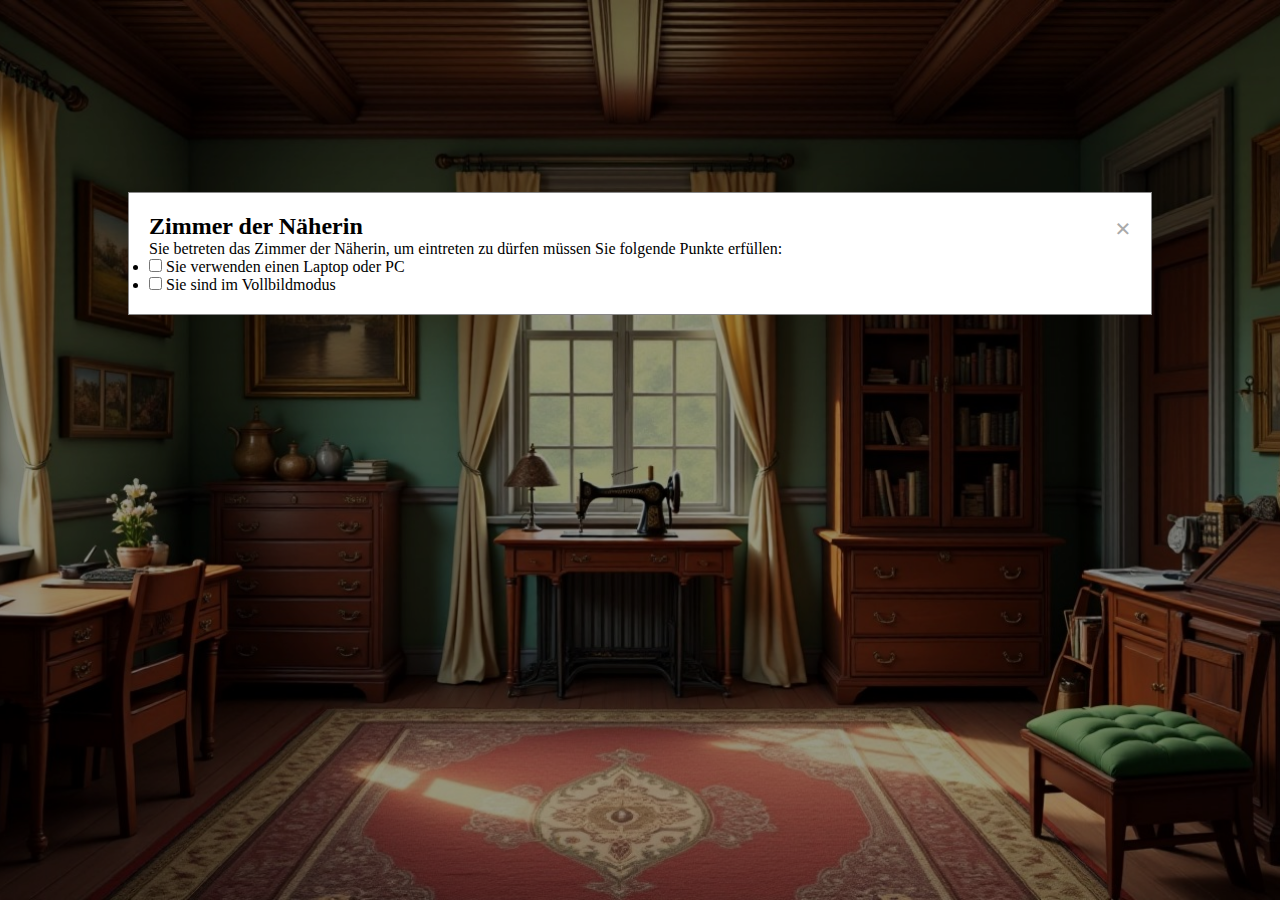
==== index.html @ 4274898a "Add files via upload" ====
<!DOCTYPE html>
<html lang="de">
<head>
    <meta charset="UTF-8">
    <meta name="viewport" content="width=device-width, initial-scale=1.0">
    <title>Sewing Room</title>
    <!--<link rel="stylesheet" href="Raum.css">-->
</head>
<style>
    body { 
  background-image:url(images/Hintergrund.jpg); /* Pfad zu deinem Bild */ 
  background-size: cover; /* Bild über die gesamte Fläche */
  background-repeat: no-repeat; /* Bild nicht wiederholen */
  background-position: center; /* Bild zentrieren */
  width: 100vw; /* Breite 100% der Viewport-Breite */
  height: 100vh; /* Höhe 100% der Viewport-Höhe */
  display: flex;
}
/*
html, body {
    height: 100%;
    margin: 0;
    padding: 0; 
}*/
* {
  margin: 0;
  padding: 0;
  box-sizing: border-box;
}



        /* Stil für das Modal */
        .modal {
          display: none; /* Versteckt das Modal standardmäßig */
          position: fixed; /* Bleibt an der gleichen Stelle */
          z-index: 1; /* Über anderen Inhalten */
          left: 0;
          top: 0;
          width: 100%; /* Volle Breite */
          height: 100%; /* Volle Höhe */
          overflow: auto; /* Scrollen, falls nötig */
          background-color: rgb(0,0,0); /* Fallback-Farbe */
          background-color: rgba(0,0,0,0.4); /* Schwarz mit Transparenz */
      }
      .modal-content {
          background-color: #fefefe;
          margin: 15% auto; /* 15% vom oberen Rand und zentriert */
          padding: 20px;
          border: 1px solid #888;
          width: 80%; /* Breite des Modals */
      }
      .close {
          color: #aaa;
          float: right;
          font-size: 28px;
          font-weight: bold;
      }
      .close:hover,
      .close:focus {
          color: black;
          text-decoration: none;
          cursor: pointer;
      }




      
/* Stil für den linken Container */
.left {
  background-color: transparent;
  margin: 0; /* Kein Margin */
  padding: 20px;
  flex: 1; /* Nimmt gleich viel Platz ein */
  display: flex;
  flex-direction: column;
  align-items: center;
}

/* Stil für den mittleren Container */
.middle {
  background-color: transparent;
  margin: 0; /* Kein Margin */
  padding: 20px;
  flex: 1; /* Nimmt gleich viel Platz ein */
  display: flex;
  flex-direction: column;
  align-items: center;
}

/* Stil für den rechten Container */
.right {
  background-color:transparent;
  margin: 0; /* Kein Margin */
  padding: 20px;
  flex: 1; /* Nimmt gleich viel Platz ein */
  display: flex;
  flex-direction: column;
  align-items: center;
}




.sewingmachine {
    position: absolute;
    top: 55%;
    left: 50%;
    transform: translate(-50%, -50%);
    height: 60px; /*Sparkle size*/
    width: 50px; /*Sparkle size*/
    mask: radial-gradient(#0000 71%, #000 72%) 10000% 10000%/99.5% 99.5%;
    border-radius: 50%;
    background-color:#FFFACD;
    opacity: 0; /* Initial opacity is 0, so the circle is not visible */
    transition: opacity 0.3s, width 0.3s, height 0.3s; /* Add transition effects */
    cursor: pointer; /* Change cursor to a pointer on hover */
  }
  
  .sewingmachine:hover {
    opacity: 0.9; /* Make the circle visible on hover */
  }
  
  .sewingmachine:active {
    height: 30px; /* Make the circle smaller on click */
    width: 25px;
    mask: radial-gradient(#0000 71%, #000 72%) 10000% 10000%/99.5% 99.5%;
  }


  .picture1 {
    position: absolute;
    top: 32%;
    left: 31%;
    transform: translate(-50%, -50%);
    height: 60px; /*Sparkle size*/
    width: 50px; /*Sparkle size*/
    mask: radial-gradient(#0000 71%, #000 72%) 10000% 10000%/99.5% 99.5%;
    border-radius: 50%;
    background-color:#FFFACD;
    opacity: 0; /* Initial opacity is 0, so the circle is not visible */
    transition: opacity 0.3s, width 0.3s, height 0.3s; /* Add transition effects */
    cursor: pointer; /* Change cursor to a pointer on hover */
  }
  
  .picture1:hover {
    opacity: 0.9; /* Make the circle visible on hover */
  }
  
  .picture1:active {
    height: 30px; /* Make the circle smaller on click */
    width: 25px;
    mask: radial-gradient(#0000 71%, #000 72%) 10000% 10000%/99.5% 99.5%;
  }


  .picture2 {
    position: absolute;
    top: 29%;
    left: 18%;
    transform: translate(-50%, -50%);
    height: 60px; /*Sparkle size*/
    width: 50px; /*Sparkle size*/
    mask: radial-gradient(#0000 71%, #000 72%) 10000% 10000%/99.5% 99.5%;
    border-radius: 50%;
    background-color:#FFFACD;
    opacity: 0; /* Initial opacity is 0, so the circle is not visible */
    transition: opacity 0.3s, width 0.3s, height 0.3s; /* Add transition effects */
    cursor: pointer; /* Change cursor to a pointer on hover */
  }
  
  .picture2:hover {
    opacity: 0.9; /* Make the circle visible on hover */
  }
  
  .picture2:active {
    height: 30px; /* Make the circle smaller on click */
    width: 25px;
    mask: radial-gradient(#0000 71%, #000 72%) 10000% 10000%/99.5% 99.5%;
  }

  .rug {
    position: absolute;
    top: 90%;
    left: 50%;
    transform: translate(-50%, -50%);
    height: 60px; /*Sparkle size*/
    width: 50px; /*Sparkle size*/
    mask: radial-gradient(#0000 71%, #000 72%) 10000% 10000%/99.5% 99.5%;
    border-radius: 50%;
    background-color:#FFFACD;
    opacity:0; /* Initial opacity is 0, so the circle is not visible */
    transition: opacity 0.3s, width 0.3s, height 0.3s; /* Add transition effects */
    cursor: pointer; /* Change cursor to a pointer on hover */
  }
  
  .rug:hover {
    opacity: 0.9; /* Make the circle visible on hover */
  }
  
  .rug:active {
    height: 30px; /* Make the circle smaller on click */
    width: 25px;
    mask: radial-gradient(#0000 71%, #000 72%) 10000% 10000%/99.5% 99.5%;
  }

  .door {
    position: absolute;
    top: 47%;
    left: 83%;
    transform: translate(-50%, -50%);
    height: 60px; /*Sparkle size*/
    width: 50px; /*Sparkle size*/
    mask: radial-gradient(#0000 71%, #000 72%) 10000% 10000%/99.5% 99.5%;
    border-radius: 50%;
    background-color:#FFFACD;
    opacity: 0; /* Initial opacity is 0, so the circle is not visible */
    transition: opacity 0.3s, width 0.3s, height 0.3s; /* Add transition effects */
    cursor: pointer; /* Change cursor to a pointer on hover */
  }
  
  .door:hover {
    opacity: 0.9; /* Make the circle visible on hover */
  }
  
  .door:active {
    height: 30px; /* Make the circle smaller on click */
    width: 25px;
    mask: radial-gradient(#0000 71%, #000 72%) 10000% 10000%/99.5% 99.5%;
  }
          /* Modal Styles */
          .modal {
            display: none; /* Hidden by default */
            position: fixed;
            z-index: 1; /* Sit on top */
            left: 0;
            top: 0;
            width: 100%; /* Full width */
            height: 100%; /* Full height */
            overflow: auto; /* Enable scroll if needed */
            background-color: rgba(0, 0, 0, 0.4); /* Black w/ opacity */
        }

        .modal-content {
            background-color: white;
            margin: 15% auto; /* 15% from the top and centered */
            padding: 20px;
            border: 1px solid #888;
            width: 80%; /* Could be more or less, depending on screen size */
        }

        .close {
            color: #aaa;
            float: right;
            font-size: 28px;
            font-weight: bold;
        }

        .close:hover,
        .close:focus {
            color: black;
            text-decoration: none;
            cursor: pointer;
        }
</style>
<body>
    <div class="left">
        <div class="picture1" onclick="openModal('Platzhalter 1', 'Text oder anderer Bums für Bild 1')"></div>
        <div class="picture2" onclick="openModal('Platzhalter 2', 'Text oder anderer Bums für Bild 2')"></div>
    </div>
    <div class="middle">
        <div class="sewingmachine" onclick="openModal('Nähmaschine')"></div>
        <div class="rug" onclick="openModal('Teppich - Wie alles begann', 'Vor der Nähmaschine war das Nähen eine mühsame und zeitraubende Arbeit. Können Sie sich vorstellen, wie Menschen vor Tausenden von Jahren mit einfachen Nadeln aus Knochen oder Elfenbein Leder zu Kleidung zusammennähten? Bereits vor über 21.000 Jahren begannen unsere Vorfahren, aus Tierhäuten Schutzkleidung zu fertigen. Im Mittelalter war es vor allem den Frauen vorbehalten, für die Reichen Kleider zu schneidern. Doch dann, 1830, kam die bahnbrechende Erfindung: die Nähmaschine von Barthélémy Timonnier. Plötzlich konnte man sechs Mal schneller nähen als von Hand! Haben Sie sich schon einmal gefragt, wie viel einfacher es heute ist, mit einer Nähmaschine kreativ zu werden? Das Nähen hat sich von einem arbeitsintensiven Handwerk zu einem faszinierenden Hobby entwickelt, das immer mehr Menschen begeistert.')"></div>
    </div>
    <div class="right">
        <div class="door" onclick="openModal('Tür')"></div>
    </div>
    
    <!-- Modal -->
    <div id="myModal" class="modal">
        <div class="modal-content">
            <span class="close" onclick="closeModal()">&times;</span>
            <h2 id="modalTitle">Zimmer der Näherin</h2>
            <p id="modalText">Sie betreten das Zimmer der Näherin, um eintreten zu dürfen müssen Sie folgende Punkte erfüllen:</p>
            <ul id="checklist">
                <li><input type="checkbox" onchange="checkChecklist()"> Sie verwenden einen Laptop oder PC</li>
                <li><input type="checkbox" onchange="checkChecklist()"> Sie sind im Vollbildmodus</li>
            </ul>
            <div id="stepsContainer" style="display: none;">
                <h3>Schritte zur Verwendung der Nähmaschine:</h3>
                <ol id="stepsList"></ol>
            </div>
        </div>
        <div id="exitContainer" style="display: none;">
            <p>Sie wollen das Zimmer der Näherin verlassen?</p>
            <button onclick="leaveRoom()">Raum verlassen</button>
        </div>
    </div>
        </div>
    </div>

    <script>
        // Get the modal
        var modal = document.getElementById("myModal");

        // Function to open the modal
        function openModal(title, content = '') {
            document.getElementById("modalTitle").innerText = title;

            // Check if the modal is for the sewing machine
            if (title === 'Nähmaschine') {
                document.getElementById("modalText").innerText = 'Wenn Sie eine Nähmaschiene verwenden wollen, müssen Sie folgende Schritte beachten:';
                document.getElementById("checklist").style.display = "none"; // Checkliste ausblenden
                document.getElementById("stepsContainer").style.display = "block"; // Schritte anzeigen
                populateSteps();
            }
             else if (title === 'Tür') {
                document.getElementById("modalText").innerText = '';
                document.getElementById("checklist").style.display = "none";
                document.getElementById("stepsContainer").style.display = "none";
                document.getElementById("exitContainer").style.display = "block";

            }
             else if (title ==='Zimmer der Näherin'){
                document.getElementById("modalText").innerText = 'Sie betreten das Zimmer der Näherin, um eintreten zu dürfen müssen Sie folgende Punkte erfüllen:';
                document.getElementById("checklist").style.display = "block"; // Checkliste anzeigen
                document.getElementById("stepsContainer").style.display = "none"; // Schritte ausblenden
            }
        else {
                // For rug, picture1, and picture2
                document.getElementById("modalText").innerText = content;
                document.getElementById("checklist").style.display = "none";
                document.getElementById("stepsContainer").style.display = "none";
                document.getElementById("exitContainer").style.display = "none";
            }

            modal.style.display = "block";
        }

        // Function to populate the steps for the sewing machine
        function populateSteps() {
            const stepsList = document.getElementById("stepsList");
            stepsList.innerHTML = ''; // Clear previous steps

            const steps = [
                "Schritt: Überprüfen Sie, ob die Nähmaschine richtig eingerichtet ist.",
                "Schritt: Wählen Sie den richtigen N ähfaden und die passende Nadel für Ihr Projekt.",
                "Schritt: Fädeln Sie die Nähmaschine gemäß der Anleitung ein.",
                "Schritt: Stellen Sie die Stichlänge und -breite ein.",
                "Schritt: Legen Sie den Stoff unter den Nähfuß.",
                "Schritt: Starten Sie die Nähmaschine und führen Sie den Stoff gleichmäßig.",
                "Schritt: Beenden Sie den Stich und sichern Sie die Naht."
            ];

            steps.forEach(step => {
                const li = document.createElement("li");
                li.innerText = step;
                stepsList.appendChild(li);
            });
        }

        function leaveRoom() {
            window.location.href = '#';
        }
        // Function to close the modal
        function closeModal() {
            modal.style.display = "none";
        }

        // Function to check if all checklist items are checked
        function checkChecklist() {
            const checkboxes = document.querySelectorAll('#checklist input[type="checkbox"]');
            const allChecked = Array.from(checkboxes).every(checkbox => checkbox.checked);
            if (allChecked) {
                closeModal();
            }
        }

        // Open the modal when the page loads
        window.onload = function() {
            openModal('Zimmer der Näherin');
        }

        // When the user clicks anywhere outside of the modal, close it
        window.onclick = function(event) {
            if (event.target == modal) {
                closeModal();
            }
        }
    </script>

</body>
</html>
---- Raum.css ----
/* Body-Stil */
body { 
  background-image:url(images/Hintergrund.jpg); /* Pfad zu deinem Bild */ 
  background-size: cover; /* Bild über die gesamte Fläche */
  background-repeat: no-repeat; /* Bild nicht wiederholen */
  background-position: center; /* Bild zentrieren */
  width: 100vw; /* Breite 100% der Viewport-Breite */
  height: 100vh; /* Höhe 100% der Viewport-Höhe */
  display: flex;
}
/*
html, body {
    height: 100%;
    margin: 0;
    padding: 0; 
}*/
* {
  margin: 0;
  padding: 0;
  box-sizing: border-box;
}



        /* Stil für das Modal */
        .modal {
          display: none; /* Versteckt das Modal standardmäßig */
          position: fixed; /* Bleibt an der gleichen Stelle */
          z-index: 1; /* Über anderen Inhalten */
          left: 0;
          top: 0;
          width: 100%; /* Volle Breite */
          height: 100%; /* Volle Höhe */
          overflow: auto; /* Scrollen, falls nötig */
          background-color: rgb(0,0,0); /* Fallback-Farbe */
          background-color: rgba(0,0,0,0.4); /* Schwarz mit Transparenz */
      }
      .modal-content {
          background-color: #fefefe;
          margin: 15% auto; /* 15% vom oberen Rand und zentriert */
          padding: 20px;
          border: 1px solid #888;
          width: 80%; /* Breite des Modals */
      }
      .close {
          color: #aaa;
          float: right;
          font-size: 28px;
          font-weight: bold;
      }
      .close:hover,
      .close:focus {
          color: black;
          text-decoration: none;
          cursor: pointer;
      }




      
/* Stil für den linken Container */
.left {
  background-color: transparent;
  margin: 0; /* Kein Margin */
  padding: 20px;
  flex: 1; /* Nimmt gleich viel Platz ein */
  display: flex;
  flex-direction: column;
  align-items: center;
}

/* Stil für den mittleren Container */
.middle {
  background-color: transparent;
  margin: 0; /* Kein Margin */
  padding: 20px;
  flex: 1; /* Nimmt gleich viel Platz ein */
  display: flex;
  flex-direction: column;
  align-items: center;
}

/* Stil für den rechten Container */
.right {
  background-color:transparent;
  margin: 0; /* Kein Margin */
  padding: 20px;
  flex: 1; /* Nimmt gleich viel Platz ein */
  display: flex;
  flex-direction: column;
  align-items: center;
}




.sewingmachine {
    position: absolute;
    top: 55%;
    left: 50%;
    transform: translate(-50%, -50%);
    height: 60px; /*Sparkle size*/
    width: 50px; /*Sparkle size*/
    mask: radial-gradient(#0000 71%, #000 72%) 10000% 10000%/99.5% 99.5%;
    border-radius: 50%;
    background-color:#FFFACD;
    opacity: 0; /* Initial opacity is 0, so the circle is not visible */
    transition: opacity 0.3s, width 0.3s, height 0.3s; /* Add transition effects */
    cursor: pointer; /* Change cursor to a pointer on hover */
  }
  
  .sewingmachine:hover {
    opacity: 0.9; /* Make the circle visible on hover */
  }
  
  .sewingmachine:active {
    height: 30px; /* Make the circle smaller on click */
    width: 25px;
    mask: radial-gradient(#0000 71%, #000 72%) 10000% 10000%/99.5% 99.5%;
  }


  .picture1 {
    position: absolute;
    top: 32%;
    left: 31%;
    transform: translate(-50%, -50%);
    height: 60px; /*Sparkle size*/
    width: 50px; /*Sparkle size*/
    mask: radial-gradient(#0000 71%, #000 72%) 10000% 10000%/99.5% 99.5%;
    border-radius: 50%;
    background-color:#FFFACD;
    opacity: 0; /* Initial opacity is 0, so the circle is not visible */
    transition: opacity 0.3s, width 0.3s, height 0.3s; /* Add transition effects */
    cursor: pointer; /* Change cursor to a pointer on hover */
  }
  
  .picture1:hover {
    opacity: 0.9; /* Make the circle visible on hover */
  }
  
  .picture1:active {
    height: 30px; /* Make the circle smaller on click */
    width: 25px;
    mask: radial-gradient(#0000 71%, #000 72%) 10000% 10000%/99.5% 99.5%;
  }


  .picture2 {
    position: absolute;
    top: 29%;
    left: 18%;
    transform: translate(-50%, -50%);
    height: 60px; /*Sparkle size*/
    width: 50px; /*Sparkle size*/
    mask: radial-gradient(#0000 71%, #000 72%) 10000% 10000%/99.5% 99.5%;
    border-radius: 50%;
    background-color:#FFFACD;
    opacity: 0; /* Initial opacity is 0, so the circle is not visible */
    transition: opacity 0.3s, width 0.3s, height 0.3s; /* Add transition effects */
    cursor: pointer; /* Change cursor to a pointer on hover */
  }
  
  .picture2:hover {
    opacity: 0.9; /* Make the circle visible on hover */
  }
  
  .picture2:active {
    height: 30px; /* Make the circle smaller on click */
    width: 25px;
    mask: radial-gradient(#0000 71%, #000 72%) 10000% 10000%/99.5% 99.5%;
  }

  .rug {
    position: absolute;
    top: 90%;
    left: 50%;
    transform: translate(-50%, -50%);
    height: 60px; /*Sparkle size*/
    width: 50px; /*Sparkle size*/
    mask: radial-gradient(#0000 71%, #000 72%) 10000% 10000%/99.5% 99.5%;
    border-radius: 50%;
    background-color:#FFFACD;
    opacity:0; /* Initial opacity is 0, so the circle is not visible */
    transition: opacity 0.3s, width 0.3s, height 0.3s; /* Add transition effects */
    cursor: pointer; /* Change cursor to a pointer on hover */
  }
  
  .rug:hover {
    opacity: 0.9; /* Make the circle visible on hover */
  }
  
  .rug:active {
    height: 30px; /* Make the circle smaller on click */
    width: 25px;
    mask: radial-gradient(#0000 71%, #000 72%) 10000% 10000%/99.5% 99.5%;
  }

  .door {
    position: absolute;
    top: 47%;
    left: 83%;
    transform: translate(-50%, -50%);
    height: 60px; /*Sparkle size*/
    width: 50px; /*Sparkle size*/
    mask: radial-gradient(#0000 71%, #000 72%) 10000% 10000%/99.5% 99.5%;
    border-radius: 50%;
    background-color:#FFFACD;
    opacity: 0; /* Initial opacity is 0, so the circle is not visible */
    transition: opacity 0.3s, width 0.3s, height 0.3s; /* Add transition effects */
    cursor: pointer; /* Change cursor to a pointer on hover */
  }
  
  .door:hover {
    opacity: 0.9; /* Make the circle visible on hover */
  }
  
  .door:active {
    height: 30px; /* Make the circle smaller on click */
    width: 25px;
    mask: radial-gradient(#0000 71%, #000 72%) 10000% 10000%/99.5% 99.5%;
  }
          /* Modal Styles */
          .modal {
            display: none; /* Hidden by default */
            position: fixed;
            z-index: 1; /* Sit on top */
            left: 0;
            top: 0;
            width: 100%; /* Full width */
            height: 100%; /* Full height */
            overflow: auto; /* Enable scroll if needed */
            background-color: rgba(0, 0, 0, 0.4); /* Black w/ opacity */
        }

        .modal-content {
            background-color: white;
            margin: 15% auto; /* 15% from the top and centered */
            padding: 20px;
            border: 1px solid #888;
            width: 80%; /* Could be more or less, depending on screen size */
        }

        .close {
            color: #aaa;
            float: right;
            font-size: 28px;
            font-weight: bold;
        }

        .close:hover,
        .close:focus {
            color: black;
            text-decoration: none;
            cursor: pointer;
        }
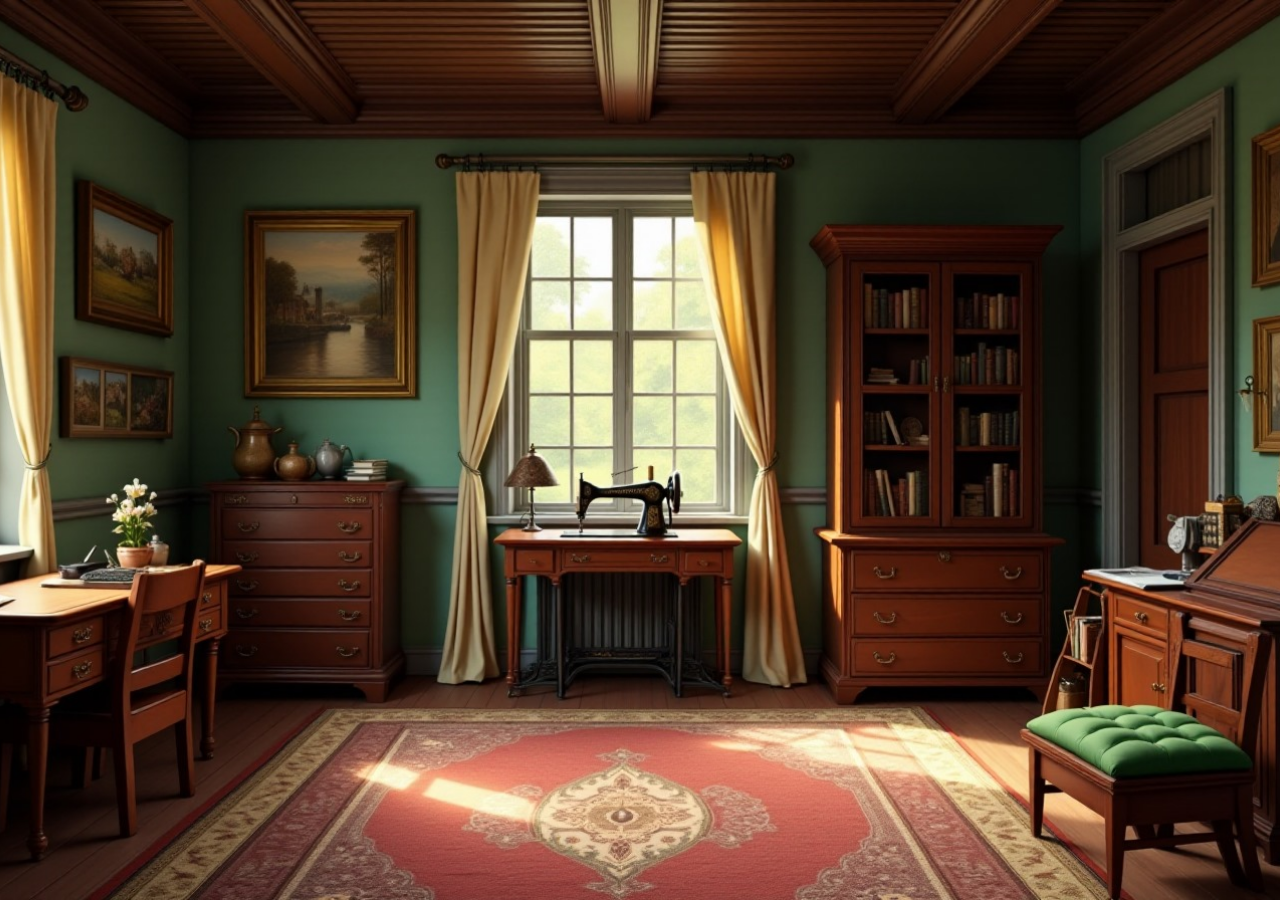
==== commit dc46b047: "Update index.html" ====
--- a/index.html
+++ b/index.html
@@ -4,265 +4,62 @@
     <meta charset="UTF-8">
     <meta name="viewport" content="width=device-width, initial-scale=1.0">
     <title>Sewing Room</title>
-    <!--<link rel="stylesheet" href="Raum.css">-->
 </head>
 <style>
     body { 
-  background-image:url(images/Hintergrund.jpg); /* Pfad zu deinem Bild */ 
-  background-size: cover; /* Bild über die gesamte Fläche */
-  background-repeat: no-repeat; /* Bild nicht wiederholen */
-  background-position: center; /* Bild zentrieren */
-  width: 100vw; /* Breite 100% der Viewport-Breite */
-  height: 100vh; /* Höhe 100% der Viewport-Höhe */
-  display: flex;
-}
-/*
-html, body {
-    height: 100%;
-    margin: 0;
-    padding: 0; 
-}*/
-* {
-  margin: 0;
-  padding: 0;
-  box-sizing: border-box;
-}
+        background-image: url(images/Hintergrund.jpg); 
+        background-size: cover; 
+        background-repeat: no-repeat; 
+        background-position: center; 
+        width: 100vw; 
+        height: 100vh; 
+        display: flex;
+    }
 
+    * {
+        margin: 0;
+        padding: 0;
+        box-sizing: border-box;
+    }
 
+    .left, .middle, .right {
+        background-color: transparent;
+        margin: 0;
+        padding: 20px;
+        flex: 1;
+        display: flex;
+        flex-direction: column;
+        align-items: center;
+    }
 
-        /* Stil für das Modal */
-        .modal {
-          display: none; /* Versteckt das Modal standardmäßig */
-          position: fixed; /* Bleibt an der gleichen Stelle */
-          z-index: 1; /* Über anderen Inhalten */
-          left: 0;
-          top: 0;
-          width: 100%; /* Volle Breite */
-          height: 100%; /* Volle Höhe */
-          overflow: auto; /* Scrollen, falls nötig */
-          background-color: rgb(0,0,0); /* Fallback-Farbe */
-          background-color: rgba(0,0,0,0.4); /* Schwarz mit Transparenz */
-      }
-      .modal-content {
-          background-color: #fefefe;
-          margin: 15% auto; /* 15% vom oberen Rand und zentriert */
-          padding: 20px;
-          border: 1px solid #888;
-          width: 80%; /* Breite des Modals */
-      }
-      .close {
-          color: #aaa;
-          float: right;
-          font-size: 28px;
-          font-weight: bold;
-      }
-      .close:hover,
-      .close:focus {
-          color: black;
-          text-decoration: none;
-          cursor: pointer;
-      }
+    .sewingmachine, .picture1, .picture2, .rug, .door {
+        position: absolute;
+        transform: translate(-50%, -50%);
+        height: 60px;
+        width: 50px;
+        mask: radial-gradient(#0000 71%, #000 72%) 10000% 10000%/99.5% 99.5%;
+        border-radius: 50%;
+        background-color: #FFFACD;
+        opacity: 0;
+        transition: opacity 0.3s, width 0.3s, height 0.3s;
+        cursor: pointer;
+    }
 
+    .sewingmachine:hover, .picture1:hover, .picture2:hover, .rug:hover, .door:hover {
+        opacity: 0.9;
+    }
 
+    .sewingmachine:active, .picture1:active, .picture2:active, .rug:active, .door:active {
+        height: 30px;
+        width: 25px;
+        mask: radial-gradient(#0000 71%, #000 72%) 10000% 10000%/99.5% 99.5%;
+    }
 
-
-      
-/* Stil für den linken Container */
-.left {
-  background-color: transparent;
-  margin: 0; /* Kein Margin */
-  padding: 20px;
-  flex: 1; /* Nimmt gleich viel Platz ein */
-  display: flex;
-  flex-direction: column;
-  align-items: center;
-}
-
-/* Stil für den mittleren Container */
-.middle {
-  background-color: transparent;
-  margin: 0; /* Kein Margin */
-  padding: 20px;
-  flex: 1; /* Nimmt gleich viel Platz ein */
-  display: flex;
-  flex-direction: column;
-  align-items: center;
-}
-
-/* Stil für den rechten Container */
-.right {
-  background-color:transparent;
-  margin: 0; /* Kein Margin */
-  padding: 20px;
-  flex: 1; /* Nimmt gleich viel Platz ein */
-  display: flex;
-  flex-direction: column;
-  align-items: center;
-}
-
-
-
-
-.sewingmachine {
-    position: absolute;
-    top: 55%;
-    left: 50%;
-    transform: translate(-50%, -50%);
-    height: 60px; /*Sparkle size*/
-    width: 50px; /*Sparkle size*/
-    mask: radial-gradient(#0000 71%, #000 72%) 10000% 10000%/99.5% 99.5%;
-    border-radius: 50%;
-    background-color:#FFFACD;
-    opacity: 0; /* Initial opacity is 0, so the circle is not visible */
-    transition: opacity 0.3s, width 0.3s, height 0.3s; /* Add transition effects */
-    cursor: pointer; /* Change cursor to a pointer on hover */
-  }
-  
-  .sewingmachine:hover {
-    opacity: 0.9; /* Make the circle visible on hover */
-  }
-  
-  .sewingmachine:active {
-    height: 30px; /* Make the circle smaller on click */
-    width: 25px;
-    mask: radial-gradient(#0000 71%, #000 72%) 10000% 10000%/99.5% 99.5%;
-  }
-
-
-  .picture1 {
-    position: absolute;
-    top: 32%;
-    left: 31%;
-    transform: translate(-50%, -50%);
-    height: 60px; /*Sparkle size*/
-    width: 50px; /*Sparkle size*/
-    mask: radial-gradient(#0000 71%, #000 72%) 10000% 10000%/99.5% 99.5%;
-    border-radius: 50%;
-    background-color:#FFFACD;
-    opacity: 0; /* Initial opacity is 0, so the circle is not visible */
-    transition: opacity 0.3s, width 0.3s, height 0.3s; /* Add transition effects */
-    cursor: pointer; /* Change cursor to a pointer on hover */
-  }
-  
-  .picture1:hover {
-    opacity: 0.9; /* Make the circle visible on hover */
-  }
-  
-  .picture1:active {
-    height: 30px; /* Make the circle smaller on click */
-    width: 25px;
-    mask: radial-gradient(#0000 71%, #000 72%) 10000% 10000%/99.5% 99.5%;
-  }
-
-
-  .picture2 {
-    position: absolute;
-    top: 29%;
-    left: 18%;
-    transform: translate(-50%, -50%);
-    height: 60px; /*Sparkle size*/
-    width: 50px; /*Sparkle size*/
-    mask: radial-gradient(#0000 71%, #000 72%) 10000% 10000%/99.5% 99.5%;
-    border-radius: 50%;
-    background-color:#FFFACD;
-    opacity: 0; /* Initial opacity is 0, so the circle is not visible */
-    transition: opacity 0.3s, width 0.3s, height 0.3s; /* Add transition effects */
-    cursor: pointer; /* Change cursor to a pointer on hover */
-  }
-  
-  .picture2:hover {
-    opacity: 0.9; /* Make the circle visible on hover */
-  }
-  
-  .picture2:active {
-    height: 30px; /* Make the circle smaller on click */
-    width: 25px;
-    mask: radial-gradient(#0000 71%, #000 72%) 10000% 10000%/99.5% 99.5%;
-  }
-
-  .rug {
-    position: absolute;
-    top: 90%;
-    left: 50%;
-    transform: translate(-50%, -50%);
-    height: 60px; /*Sparkle size*/
-    width: 50px; /*Sparkle size*/
-    mask: radial-gradient(#0000 71%, #000 72%) 10000% 10000%/99.5% 99.5%;
-    border-radius: 50%;
-    background-color:#FFFACD;
-    opacity:0; /* Initial opacity is 0, so the circle is not visible */
-    transition: opacity 0.3s, width 0.3s, height 0.3s; /* Add transition effects */
-    cursor: pointer; /* Change cursor to a pointer on hover */
-  }
-  
-  .rug:hover {
-    opacity: 0.9; /* Make the circle visible on hover */
-  }
-  
-  .rug:active {
-    height: 30px; /* Make the circle smaller on click */
-    width: 25px;
-    mask: radial-gradient(#0000 71%, #000 72%) 10000% 10000%/99.5% 99.5%;
-  }
-
-  .door {
-    position: absolute;
-    top: 47%;
-    left: 83%;
-    transform: translate(-50%, -50%);
-    height: 60px; /*Sparkle size*/
-    width: 50px; /*Sparkle size*/
-    mask: radial-gradient(#0000 71%, #000 72%) 10000% 10000%/99.5% 99.5%;
-    border-radius: 50%;
-    background-color:#FFFACD;
-    opacity: 0; /* Initial opacity is 0, so the circle is not visible */
-    transition: opacity 0.3s, width 0.3s, height 0.3s; /* Add transition effects */
-    cursor: pointer; /* Change cursor to a pointer on hover */
-  }
-  
-  .door:hover {
-    opacity: 0.9; /* Make the circle visible on hover */
-  }
-  
-  .door:active {
-    height: 30px; /* Make the circle smaller on click */
-    width: 25px;
-    mask: radial-gradient(#0000 71%, #000 72%) 10000% 10000%/99.5% 99.5%;
-  }
-          /* Modal Styles */
-          .modal {
-            display: none; /* Hidden by default */
-            position: fixed;
-            z-index: 1; /* Sit on top */
-            left: 0;
-            top: 0;
-            width: 100%; /* Full width */
-            height: 100%; /* Full height */
-            overflow: auto; /* Enable scroll if needed */
-            background-color: rgba(0, 0, 0, 0.4); /* Black w/ opacity */
-        }
-
-        .modal-content {
-            background-color: white;
-            margin: 15% auto; /* 15% from the top and centered */
-            padding: 20px;
-            border: 1px solid #888;
-            width: 80%; /* Could be more or less, depending on screen size */
-        }
-
-        .close {
-            color: #aaa;
-            float: right;
-            font-size: 28px;
-            font-weight: bold;
-        }
-
-        .close:hover,
-        .close:focus {
-            color: black;
-            text-decoration: none;
-            cursor: pointer;
-        }
+    .sewingmachine { top: 55%; left: 50%; }
+    .picture1 { top: 32%; left: 31%; }
+    .picture2 { top: 29%; left: 18%; }
+    .rug { top: 90%; left: 50%; }
+    .door { top: 47%; left: 83%; }
 </style>
 <body>
     <div class="left">
@@ -274,121 +71,22 @@
         <div class="rug" onclick="openModal('Teppich - Wie alles begann', 'Vor der Nähmaschine war das Nähen eine mühsame und zeitraubende Arbeit. Können Sie sich vorstellen, wie Menschen vor Tausenden von Jahren mit einfachen Nadeln aus Knochen oder Elfenbein Leder zu Kleidung zusammennähten? Bereits vor über 21.000 Jahren begannen unsere Vorfahren, aus Tierhäuten Schutzkleidung zu fertigen. Im Mittelalter war es vor allem den Frauen vorbehalten, für die Reichen Kleider zu schneidern. Doch dann, 1830, kam die bahnbrechende Erfindung: die Nähmaschine von Barthélémy Timonnier. Plötzlich konnte man sechs Mal schneller nähen als von Hand! Haben Sie sich schon einmal gefragt, wie viel einfacher es heute ist, mit einer Nähmaschine kreativ zu werden? Das Nähen hat sich von einem arbeitsintensiven Handwerk zu einem faszinierenden Hobby entwickelt, das immer mehr Menschen begeistert.')"></div>
     </div>
     <div class="right">
-        <div class="door" onclick="openModal('Tür')"></div>
-    </div>
-    
-    <!-- Modal -->
-    <div id="myModal" class="modal">
-        <div class="modal-content">
-            <span class="close" onclick="closeModal()">&times;</span>
-            <h2 id="modalTitle">Zimmer der Näherin</h2>
-            <p id="modalText">Sie betreten das Zimmer der Näherin, um eintreten zu dürfen müssen Sie folgende Punkte erfüllen:</p>
-            <ul id="checklist">
-                <li><input type="checkbox" onchange="checkChecklist()"> Sie verwenden einen Laptop oder PC</li>
-                <li><input type="checkbox" onchange="checkChecklist()"> Sie sind im Vollbildmodus</li>
-            </ul>
-            <div id="stepsContainer" style="display: none;">
-                <h3>Schritte zur Verwendung der Nähmaschine:</h3>
-                <ol id="stepsList"></ol>
-            </div>
-        </div>
-        <div id="exitContainer" style="display: none;">
-            <p>Sie wollen das Zimmer der Näherin verlassen?</p>
-            <button onclick="leaveRoom()">Raum verlassen</button>
-        </div>
-    </div>
-        </div>
+        <div class="door" onclick="openInNewTab('https://lost-lilly.github.io/fusion/2')"></div>
     </div>
 
     <script>
-        // Get the modal
-        var modal = document.getElementById("myModal");
-
-        // Function to open the modal
         function openModal(title, content = '') {
-            document.getElementById("modalTitle").innerText = title;
-
-            // Check if the modal is for the sewing machine
-            if (title === 'Nähmaschine') {
-                document.getElementById("modalText").innerText = 'Wenn Sie eine Nähmaschiene verwenden wollen, müssen Sie folgende Schritte beachten:';
-                document.getElementById("checklist").style.display = "none"; // Checkliste ausblenden
-                document.getElementById("stepsContainer").style.display = "block"; // Schritte anzeigen
-                populateSteps();
-            }
-             else if (title === 'Tür') {
-                document.getElementById("modalText").innerText = '';
-                document.getElementById("checklist").style.display = "none";
-                document.getElementById("stepsContainer").style.display = "none";
-                document.getElementById("exitContainer").style.display = "block";
-
-            }
-             else if (title ==='Zimmer der Näherin'){
-                document.getElementById("modalText").innerText = 'Sie betreten das Zimmer der Näherin, um eintreten zu dürfen müssen Sie folgende Punkte erfüllen:';
-                document.getElementById("checklist").style.display = "block"; // Checkliste anzeigen
-                document.getElementById("stepsContainer").style.display = "none"; // Schritte ausblenden
-            }
-        else {
-                // For rug, picture1, and picture2
-                document.getElementById("modalText").innerText = content;
-                document.getElementById("checklist").style.display = "none";
-                document.getElementById("stepsContainer").style.display = "none";
-                document.getElementById("exitContainer").style.display = "none";
-            }
-
-            modal.style.display = "block";
+            // Placeholder for modal logic
+            console.log("Modal opened:", title, content);
         }
 
-        // Function to populate the steps for the sewing machine
-        function populateSteps() {
-            const stepsList = document.getElementById("stepsList");
-            stepsList.innerHTML = ''; // Clear previous steps
-
-            const steps = [
-                "Schritt: Überprüfen Sie, ob die Nähmaschine richtig eingerichtet ist.",
-                "Schritt: Wählen Sie den richtigen N ähfaden und die passende Nadel für Ihr Projekt.",
-                "Schritt: Fädeln Sie die Nähmaschine gemäß der Anleitung ein.",
-                "Schritt: Stellen Sie die Stichlänge und -breite ein.",
-                "Schritt: Legen Sie den Stoff unter den Nähfuß.",
-                "Schritt: Starten Sie die Nähmaschine und führen Sie den Stoff gleichmäßig.",
-                "Schritt: Beenden Sie den Stich und sichern Sie die Naht."
-            ];
-
-            steps.forEach(step => {
-                const li = document.createElement("li");
-                li.innerText = step;
-                stepsList.appendChild(li);
-            });
+        function openInNewTab(url) {
+            window.open(url, '_blank'); // Öffnet die URL in einem neuen Tab
         }
 
-        function leaveRoom() {
-            window.location.href = '#';
-        }
-        // Function to close the modal
         function closeModal() {
-            modal.style.display = "none";
-        }
-
-        // Function to check if all checklist items are checked
-        function checkChecklist() {
-            const checkboxes = document.querySelectorAll('#checklist input[type="checkbox"]');
-            const allChecked = Array.from(checkboxes).every(checkbox => checkbox.checked);
-            if (allChecked) {
-                closeModal();
-            }
-        }
-
-        // Open the modal when the page loads
-        window.onload = function() {
-            openModal('Zimmer der Näherin');
-        }
-
-        // When the user clicks anywhere outside of the modal, close it
-        window.onclick = function(event) {
-            if (event.target == modal) {
-                closeModal();
-            }
+            console.log("Modal closed");
         }
     </script>
-
 </body>
-</html>+</html>
